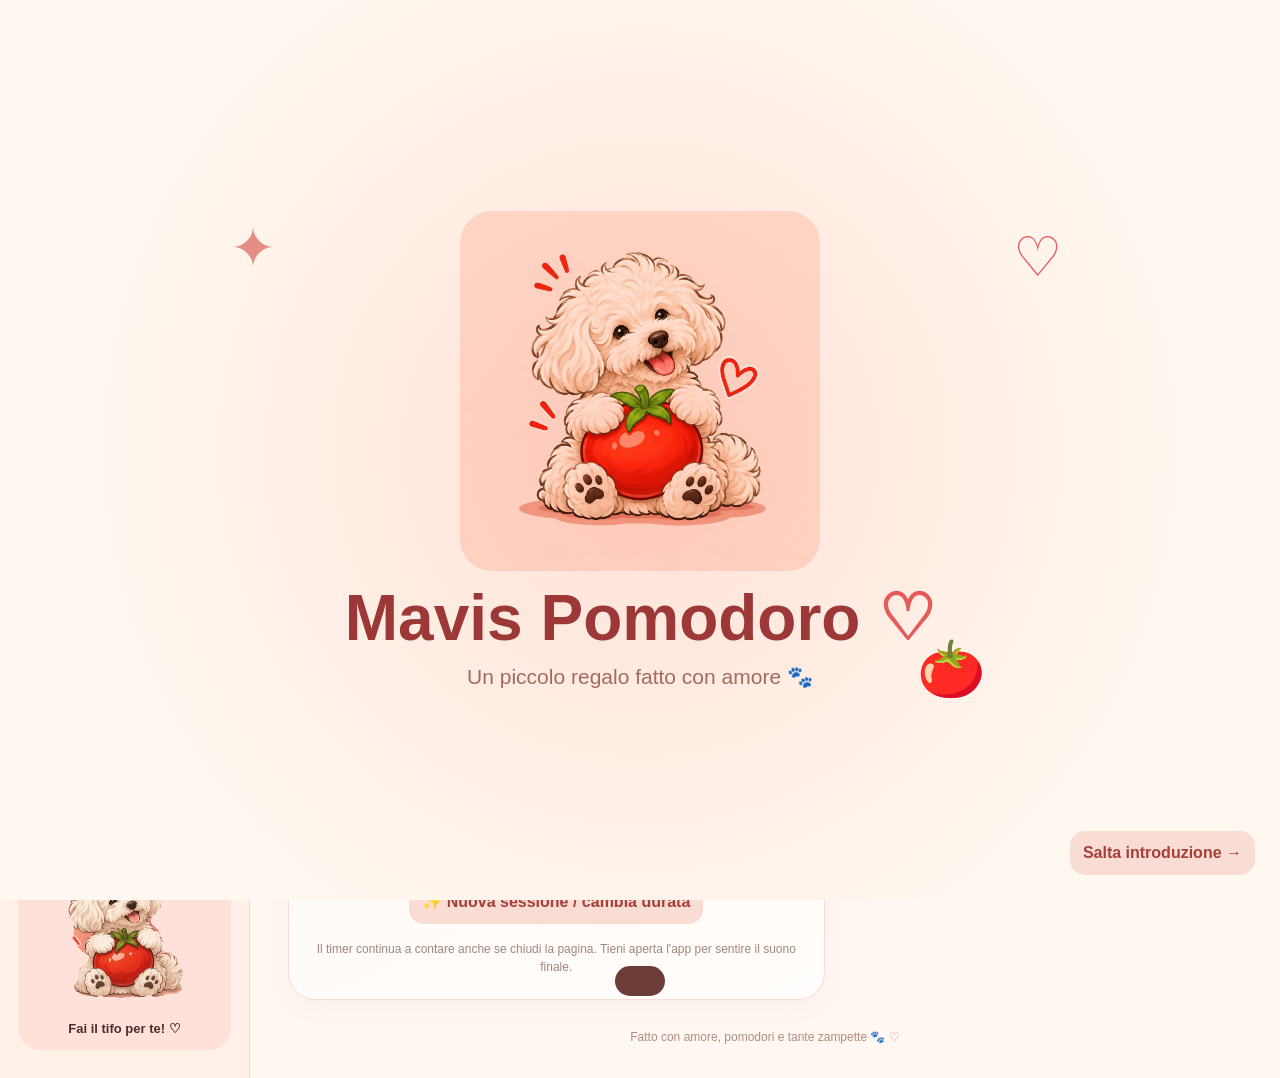
==== index.html @ 73ce8458 "Add files via upload" ====
<!doctype html><html lang="it"><head><meta charset="utf-8"><meta name="viewport" content="width=device-width,initial-scale=1,viewport-fit=cover"><meta name="theme-color" content="#fff4ed"><meta name="apple-mobile-web-app-capable" content="yes"><meta name="apple-mobile-web-app-status-bar-style" content="default"><meta name="apple-mobile-web-app-title" content="Mavis 🍅"><link rel="manifest" href="manifest.webmanifest"><link rel="apple-touch-icon" href="assets/icon.png"><link rel="preload" as="image" href="assets/mavis-cartoon.webp"><title>Mavis Pomodoro 🐾</title><link rel="stylesheet" href="style.css"></head><body>
<div id="intro" class="intro" aria-label="Introduzione di Mavis"><div class="intro-spark spark-a">✦</div><div class="intro-spark spark-b">♡</div><div class="intro-spark spark-c">🍅</div><img src="assets/mavis-cartoon.webp" alt="Mavis abbraccia un pomodoro" class="intro-mavis"><div class="intro-title">Mavis Pomodoro <span>♡</span></div><div class="intro-subtitle">Un piccolo regalo fatto con amore 🐾</div><button id="intro-skip" class="soft intro-skip">Salta introduzione →</button></div><div id="welcome" class="welcome"><div class="welcome-card"><div class="welcome-art"><img src="assets/mavis-cartoon.webp" alt="Mavis cartoon abbraccia un pomodoro"></div><div class="welcome-copy"><span class="eyebrow">🐾 UN REGALO SPECIALE PER GIADA</span><h1>Mavis <em>Pomodoro</em> 🍅</h1><p>Un po’ di concentrazione, un po’ di riposo e tante coccole da Mavis!</p><div id="welcome-first"><button class="primary welcome-start" id="welcome-start">START ♡</button></div><form id="session-setup" class="session-setup" hidden><h2>Prepariamo il tuo pomodoro!</h2><label>🍅 Minuti di studio <input id="setup-focus" type="number" min="1" max="180" value="25" required></label><label>🌸 Minuti di pausa <input id="setup-break" type="number" min="1" max="60" value="5" required></label><button class="primary welcome-start" type="submit">Inizia a studiare ▶</button><button type="button" id="setup-back" class="soft">← Indietro</button></form></div></div></div><div class="app"><aside class="sidebar"><div class="brand"><span class="brand-emoji">🍅</span><div><strong>Mavis Pomodoro</strong><small>Un pomodoro alla volta 🐾</small></div></div><nav id="nav"><button data-page="timer" class="active">🍅 <span>Pomodoro</span></button><button data-page="goals">🎯 <span>Obiettivi</span></button><button data-page="collection">🏆 <span>Collezione</span></button><button data-page="stats">📊 <span>Statistiche</span></button><button data-page="settings">⚙️ <span>Impostazioni</span></button></nav><div class="sidebar-dog"><img src="assets/mavis-timer.webp" alt="Mavis"><span>Fai il tifo per te! ♡</span></div></aside>
<main><header><div><div class="eyebrow">🐾 IL TUO ANGOLO FELICE</div><h1 id="page-title">È ora di concentrarsi!</h1><p id="page-subtitle">Mavis è qui per farti compagnia 💗</p></div><div class="date-pill" id="today"></div></header>
<section id="timer" class="page active"><div class="dashboard"><div class="timer-panel panel"><div class="tomato"><div class="leaf">🌿</div><div class="timer-inner"><div class="tiny">🐾 SESSIONE DI CONCENTRAZIONE 🐾</div><div id="clock">25:00</div><div id="timer-label">Pronta a iniziare?</div><div class="mavis-reveal" id="mavis-reveal"><img class="timer-dog" src="assets/mavis-timer.webp" alt="Mavis con un pomodoro, si rivela ogni 5 minuti"><div class="mavis-mask" id="mavis-mask"></div></div><div id="reveal-status" class="reveal-status">Mavis appare ogni 5 minuti di studio 🐾</div><div class="timer-caption" id="timer-caption">Mavis crede in te! ♡</div></div></div><div class="timer-actions"><button class="round" id="reset" title="Ricomincia">↺</button><button class="primary" id="start">▶ Inizia</button><button class="round" id="skip" title="Termina la sessione">⏭</button></div><div class="modes"><button class="selected" data-mode="focus">🍅 Focus <small id="focus-duration">25 min</small></button><button data-mode="short">☕ Pausa breve <small id="short-duration">5 min</small></button><button data-mode="long">🌸 Pausa lunga <small id="long-duration">15 min</small></button></div><button class="soft" id="new-session">✨ Nuova sessione / cambia durata</button><div class="hint">Il timer continua a contare anche se chiudi la pagina. Tieni aperta l'app per sentire il suono finale.</div></div>
<div class="side-panels"><div class="panel"><div class="panel-heading"><h2>🎯 Obiettivi di oggi</h2><span id="goal-count">0 / 0</span></div><div id="goal-preview" class="goal-list"></div><button class="soft full" id="quick-add">＋ Aggiungi obiettivo</button></div><div class="panel"><h2>🍅 I tuoi progressi</h2><div class="progress-track"><div id="daily-progress"></div></div><p id="progress-text">Ogni piccolo passo conta!</p><div class="dog-quote">🐶 «Sei bravissima, continua così!»</div></div><div class="panel"><h2>🏆 Prossimo trofeo</h2><div id="next-trophy"></div></div></div></div></section>
<section id="goals" class="page"><div class="panel wide"><h2>🎯 I tuoi obiettivi di oggi</h2><p>Scrivi quello che vuoi realizzare. Puoi completare gli obiettivi quando vuoi.</p><form id="goal-form" class="goal-form"><input id="goal-input" maxlength="100" placeholder="Es. Studiare per 2 pomodori" required><button class="primary" type="submit">＋ Aggiungi</button></form><div id="all-goals" class="goal-list"></div></div></section>
<section id="collection" class="page"><div class="panel wide"><h2>🏆 La collezione di Mavis</h2><p>Ogni obiettivo completato ti avvicina a un nuovo premio!</p><div id="trophy-grid" class="trophy-grid"></div></div></section>
<section id="stats" class="page"><div class="stat-grid"><div class="panel stat"><div>🍅</div><strong id="stat-sessions">0</strong><span>Pomodori completati</span></div><div class="panel stat"><div>🎯</div><strong id="stat-goals">0</strong><span>Obiettivi completati</span></div><div class="panel stat"><div>⏱️</div><strong id="stat-minutes">0</strong><span>Minuti di concentrazione</span></div><div class="panel stat"><div>🏆</div><strong id="stat-trophies">0</strong><span>Trofei sbloccati</span></div></div><div class="panel wide"><h2>🐾 Il tuo percorso</h2><p id="stat-message">Mavis è pronta a festeggiare ogni tuo progresso!</p></div></section>
<section id="settings" class="page"><div class="panel wide"><h2>⚙️ Personalizza il tuo Pomodoro</h2><div class="sound-setting"><label><input type="checkbox" id="sound-toggle" checked> 🔔 Suoni di Mavis attivi</label><button type="button" id="sound-preview" class="soft">♪ Prova il din</button></div><form id="settings-form" class="settings-form"><label>🍅 Durata concentrazione (minuti)<input type="number" id="set-focus" min="1" max="180" required></label><label>☕ Pausa breve (minuti)<input type="number" id="set-short" min="1" max="60" required></label><label>🌸 Pausa lunga (minuti)<input type="number" id="set-long" min="1" max="90" required></label><button class="primary" type="submit">Salva impostazioni</button></form><p class="hint">I dati restano salvati in questo browser/dispositivo. Per ora i progressi non si sincronizzano tra iPhone e iPad.</p><button class="danger" id="clear-data">Cancella tutti i progressi</button></div></section>
<footer>Fatto con amore, pomodori e tante zampette 🐾 ♡</footer></main></div><div class="toast" id="toast" role="status" aria-live="polite"></div><script src="app.js"></script></body></html>
---- style.css ----
:root{font-family:ui-rounded,'Trebuchet MS',Arial,sans-serif;color:#512b29;background:#fff7f2}*{box-sizing:border-box}body{margin:0}button,input{font:inherit}button{cursor:pointer}button:focus-visible,input:focus-visible{outline:3px solid #e57d74;outline-offset:2px}.app{display:flex;min-height:100vh}.sidebar{width:250px;background:#fff0e8;padding:28px 18px;display:flex;flex-direction:column;gap:34px;flex-shrink:0;border-right:1px solid #f6d9d0}.brand{display:flex;gap:10px;align-items:center}.brand-emoji{font-size:40px}.brand strong{display:block;font-size:19px;line-height:1.1}.brand small{display:block;font-size:11px;color:#976f67;margin-top:7px}.sidebar nav{display:grid;gap:9px}.sidebar nav button{display:flex;align-items:center;gap:12px;border:0;background:transparent;text-align:left;border-radius:15px;padding:14px;font-weight:bold;color:#663c35;font-size:16px}.sidebar nav button.active,.sidebar nav button:hover{background:#d94c48;color:white}.sidebar-dog{margin-top:auto;text-align:center;background:#ffe1d9;border-radius:22px;padding:14px;font-size:13px;font-weight:bold}.sidebar-dog img{width:100%;height:160px;object-fit:cover;object-position:center 45%;border-radius:16px;margin-bottom:9px}main{width:100%;max-width:1500px;margin:auto;padding:34px 38px}header{display:flex;justify-content:space-between;gap:15px;align-items:center;margin-bottom:25px}.eyebrow{color:#d5675d;font-size:12px;letter-spacing:2px;font-weight:bold}h1{font-size:clamp(26px,3vw,38px);margin:8px 0}header p{margin:0;color:#997b71}.date-pill{background:white;border:1px solid #f4d7cd;padding:12px 18px;border-radius:25px;white-space:nowrap}.page{display:none}.page.active{display:block}.dashboard{display:grid;grid-template-columns:minmax(340px,1.35fr) minmax(280px,1fr);gap:20px}.panel{background:#fffdfb;border:1px solid #f5ded5;border-radius:27px;padding:23px;box-shadow:0 8px 25px #aa615b0c}.timer-panel{text-align:center;background:linear-gradient(155deg,#fff6f0,#fffdfb)}.tomato{position:relative;max-width:500px;aspect-ratio:1/1;margin:32px auto 12px;background:#e9584b;border:12px solid #d8443e;border-radius:46% 48% 45% 45%;box-shadow:inset 9px 9px 0 #f47f70,0 12px 28px #d9675930;padding:19px}.leaf{position:absolute;top:-48px;left:50%;transform:translateX(-50%);font-size:75px;z-index:2}.timer-inner{background:#fff5ec;border-radius:50%;width:100%;height:100%;display:flex;flex-direction:column;align-items:center;justify-content:center;overflow:hidden;padding:20px}.tiny{font-size:12px;font-weight:bold;letter-spacing:1px}#clock{font-size:clamp(60px,8vw,105px);font-weight:900;letter-spacing:-4px;line-height:1.2;font-variant-numeric:tabular-nums}#timer-label{font-size:15px}.timer-dog{margin-top:10px;width:38%;height:30%;object-fit:cover;object-position:center 40%;border-radius:45% 45% 35% 35%;border:5px solid #fff;box-shadow:0 5px 20px #613d3d28}.timer-caption{font-size:13px;margin-top:8px;color:#a05b55}.timer-actions{display:flex;align-items:center;justify-content:center;gap:22px;margin:18px 0}.primary{border:0;background:#d94b49;color:white;border-radius:18px;padding:15px 25px;font-weight:bold;box-shadow:0 5px 0 #ad3937}.timer-actions .primary{font-size:20px;min-width:190px}.round{border:0;border-radius:50%;background:#fce0d7;width:55px;height:55px;color:#a73d38;font-size:25px}.modes{display:flex;gap:9px;justify-content:center;background:#fff0e8;border-radius:20px;padding:12px}.modes button{flex:1;border:0;border-radius:14px;background:transparent;padding:12px 4px;color:#6a4239;font-weight:bold}.modes button.selected{background:#f9d1c5;color:#a52e2e}.modes small{display:block;font-size:12px;margin-top:5px}.hint{font-size:12px;color:#a0877e;line-height:1.5;margin-top:16px}.side-panels{display:flex;flex-direction:column;gap:18px}.panel h2{font-size:21px;margin:0 0 14px}.panel p{color:#93786f;line-height:1.6}.panel-heading{display:flex;justify-content:space-between;align-items:center;gap:10px}.panel-heading span{font-weight:bold;color:#bd514a}.goal-list{display:grid;gap:8px;margin:12px 0 20px}.goal{display:flex;align-items:center;gap:12px;border-bottom:1px solid #f6e2d9;padding:11px 0}.goal input{width:21px;height:21px;accent-color:#d94b49;flex-shrink:0}.goal span{flex:1;overflow-wrap:anywhere}.goal.done span{text-decoration:line-through;color:#ad9b92}.goal .delete{border:0;background:transparent;color:#b5756d;font-size:22px}.soft{border:0;border-radius:15px;background:#f9ddd4;color:#a63e3a;padding:13px;font-weight:bold}.full{width:100%}.progress-track{height:16px;border-radius:20px;background:#f5ddd4;overflow:hidden;margin:25px 0 10px}.progress-track>div{height:100%;background:linear-gradient(90deg,#e95f52,#eeb08c);width:0%;transition:width .4s}.dog-quote{background:#fff1e9;border-radius:15px;padding:15px;font-size:14px}.trophy-mini{display:flex;gap:16px;align-items:center}.trophy-mini .symbol{font-size:45px}.trophy-mini strong{display:block}.trophy-mini small{color:#9c786d}.wide{max-width:900px}.goal-form{display:flex;gap:12px;margin:22px 0}.goal-form input,.settings-form input{border:1px solid #edcfc5;background:white;border-radius:14px;padding:14px;min-width:0;color:#512b29}.goal-form input{flex:1}.trophy-grid{display:grid;grid-template-columns:repeat(auto-fit,minmax(160px,1fr));gap:14px;margin-top:25px}.trophy{background:#fff5ee;border:1px solid #f4ded6;border-radius:20px;text-align:center;padding:25px 10px}.trophy .symbol{font-size:52px}.trophy.locked{filter:grayscale(1);opacity:.52}.trophy strong{display:block;margin:10px 0 6px}.trophy small{color:#8e6b63}.stat-grid{display:grid;grid-template-columns:repeat(4,1fr);gap:16px;margin-bottom:20px}.stat{text-align:center}.stat div{font-size:37px}.stat strong{font-size:38px;display:block;margin:12px}.stat span{font-size:13px;color:#97766b}.settings-form{display:grid;gap:16px;max-width:400px}.settings-form label{display:grid;gap:8px;font-weight:bold}.danger{border:1px solid #e5a7a2;background:white;color:#b83d3b;border-radius:12px;padding:12px;margin-top:20px}footer{text-align:center;margin-top:30px;color:#b18d81;font-size:12px}.toast{position:fixed;bottom:24px;left:50%;transform:translateX(-50%) translateY(120px);background:#6c3c37;color:white;border-radius:18px;padding:15px 25px;transition:transform .25s;z-index:10;max-width:90vw;text-align:center}.toast.show{transform:translateX(-50%) translateY(0)}@media(max-width:1000px){.sidebar{width:190px}.dashboard{grid-template-columns:1fr}.side-panels{display:grid;grid-template-columns:repeat(2,minmax(0,1fr))}.side-panels>.panel:first-child{grid-row:span 2}.stat-grid{grid-template-columns:repeat(2,1fr)}}@media(max-width:650px){.app{display:block}.sidebar{width:100%;padding:12px 12px 0;border:0;gap:10px}.brand{justify-content:center}.brand-emoji{font-size:30px}.brand strong{font-size:17px}.sidebar-dog{display:none}.sidebar nav{display:flex;overflow-x:auto;gap:5px;padding-bottom:10px}.sidebar nav button{padding:11px 12px;font-size:13px;white-space:nowrap;gap:5px}main{padding:18px 12px}.date-pill{display:none}.dashboard{grid-template-columns:minmax(0,1fr)}.side-panels{display:flex}.panel{padding:16px;border-radius:20px}.tomato{margin:35px auto 10px;border-width:8px;padding:10px}.leaf{font-size:50px;top:-30px}.tiny{font-size:9px}#clock{font-size:clamp(50px,14vw,85px)}.timer-inner{padding:9px}.timer-dog{margin-top:6px}.timer-caption{font-size:10px}.timer-actions .primary{min-width:140px}.modes{gap:4px}.modes button{font-size:12px}.goal-form{flex-direction:column}.stat-grid{grid-template-columns:repeat(2,1fr)}}

/* Schermata iniziale */
.welcome{position:fixed;inset:0;z-index:30;overflow:auto;display:flex;align-items:center;justify-content:center;padding:24px;background:radial-gradient(circle at 22% 18%,#ffe4d7 0%,transparent 48%),linear-gradient(145deg,#fff8f0,#ffdcd5)}.welcome.hidden{display:none}.welcome-card{max-width:1050px;width:100%;min-height:580px;display:grid;grid-template-columns:1fr 1fr;align-items:center;gap:35px;background:#fffdf9;border:2px solid #f7d6cb;border-radius:38px;padding:40px;box-shadow:0 20px 70px #a8585133}.welcome-art img{display:block;width:100%;border-radius:32px;mix-blend-mode:multiply}.welcome-copy h1{font-size:clamp(38px,5vw,65px);line-height:1.05;margin:22px 0}.welcome-copy h1 em{font-style:normal;color:#d94b49}.welcome-copy p{font-size:18px;line-height:1.6;color:#986f64;margin-bottom:30px}.welcome-start{font-size:21px;padding:18px 38px}.session-setup{display:grid;gap:14px}.session-setup[hidden]{display:none}.session-setup h2{margin:0 0 6px}.session-setup label{display:grid;gap:8px;font-weight:bold}.session-setup input{border:1px solid #edcfc5;border-radius:14px;padding:12px;width:100%;max-width:260px}.session-setup .soft{width:max-content}#new-session{margin:6px auto 0;display:block}.timer-dog{object-fit:contain;border:0;box-shadow:none;border-radius:20px;width:48%;height:35%;mix-blend-mode:multiply}.sidebar-dog img{object-fit:contain;background:#fff0e8}.timer-panel.break-mode .tomato{background:#f0a49a;border-color:#dc8883}.timer-panel.break-mode .timer-inner{background:#fff9f4}@media(max-width:700px){.welcome{padding:12px;align-items:flex-start}.welcome-card{grid-template-columns:1fr;gap:5px;padding:22px;min-height:0;margin:auto}.welcome-art img{max-height:250px;object-fit:contain}.welcome-copy h1{margin:10px 0;font-size:36px}.welcome-copy p{font-size:15px;margin-bottom:18px}}

/* Introduzione cinematografica e rivelazione a tappe */
.intro{position:fixed;inset:0;z-index:60;background:radial-gradient(circle at 50% 50%,#ffe0d5,#fff8f0 70%);display:flex;align-items:center;justify-content:center;flex-direction:column;gap:10px;overflow:hidden;transition:opacity .65s ease,visibility .65s ease}.intro.dismissed{opacity:0;visibility:hidden;pointer-events:none}.intro-mavis{width:min(48vw,360px);max-height:54vh;object-fit:contain;border-radius:32px;mix-blend-mode:multiply;animation:mavisEnter 2s cubic-bezier(.15,.8,.2,1) both,mavisFloat 3s ease-in-out 2s infinite}.intro-title{font-size:clamp(32px,6vw,64px);font-weight:900;color:#9c3838;animation:riseIn 1s ease 1s both}.intro-title span{color:#e45b57}.intro-subtitle{font-size:clamp(14px,2vw,21px);color:#a26b60;animation:riseIn 1s ease 1.5s both}.intro-spark{position:absolute;font-size:55px;animation:sparkle 2.5s ease-in-out infinite alternate}.spark-a{left:18%;top:24%;color:#e58e83}.spark-b{right:17%;top:25%;color:#e75d65;animation-delay:.5s}.spark-c{right:23%;bottom:22%;animation-delay:1s}.intro-skip{position:absolute;bottom:25px;right:25px;z-index:2}.mavis-reveal{position:relative;width:55%;height:35%;margin-top:7px;overflow:hidden;border-radius:15px;background:#fff2e9}.mavis-reveal .timer-dog{display:block;width:100%;height:100%;margin:0;object-fit:contain}.mavis-mask{position:absolute;inset:0;background:repeating-linear-gradient(135deg,#ffede2 0px,#ffede2 13px,#ffe1d4 13px,#ffe1d4 26px);transition:clip-path .8s ease;-webkit-clip-path:inset(0 0 0 0);clip-path:inset(0 0 0 0)}.reveal-status{font-size:11px;color:#9d6a61;margin-top:5px;min-height:14px}.test-speed{display:flex;flex-direction:column;align-items:center;gap:7px;margin:12px auto 18px}.test-speed button{border:2px solid #e6aea4}.test-speed button.enabled{background:#d94b49;color:white}.test-speed small{font-size:11px;color:#9b766e}@keyframes mavisEnter{0%{opacity:0;transform:translateY(160px) scale(.65) rotate(-14deg)}65%{opacity:1;transform:translateY(-18px) scale(1.08) rotate(5deg)}100%{opacity:1;transform:translateY(0) scale(1) rotate(0)}}@keyframes mavisFloat{50%{transform:translateY(-13px) rotate(2deg)}}@keyframes riseIn{from{opacity:0;transform:translateY(30px)}to{opacity:1;transform:translateY(0)}}@keyframes sparkle{from{opacity:.4;transform:rotate(-15deg) scale(.75)}to{opacity:1;transform:rotate(15deg) scale(1.2)}}@media(max-width:650px){.intro-mavis{width:76vw}.intro-skip{right:12px;bottom:12px}.mavis-reveal{width:57%;height:32%}.reveal-status{font-size:9px}}@media(prefers-reduced-motion:reduce){.intro-mavis,.intro-title,.intro-subtitle,.intro-spark{animation:none}}

/* V5: Mavis più grande e illustrazione trasparente nel timer */
.mavis-reveal{width:74%;height:43%;background:transparent;overflow:hidden;border-radius:0;margin-top:3px}
.mavis-reveal .timer-dog{object-fit:contain;mix-blend-mode:normal;border-radius:0}
.mavis-mask{background:repeating-linear-gradient(135deg,#ffede2 0px,#ffede2 13px,#ffe1d4 13px,#ffe1d4 26px)}
@media(max-width:650px){.mavis-reveal{width:78%;height:42%}}
/* V9: ripristinati gli sfondi originali per intro e START. */
/* V8: solo l’immagine nella barra laterale, senza fasce o sfondo incorporato */
.sidebar-dog{background:#ffe1d9}
.sidebar-dog img{display:block;width:100%;height:160px;object-fit:contain;object-position:center;background:transparent!important;mix-blend-mode:normal!important;border-radius:0;margin-bottom:9px}

.sound-setting{display:flex;gap:14px;align-items:center;flex-wrap:wrap;padding:14px 18px;background:#fff0e8;border-radius:16px;margin:12px 0}.sound-setting label{display:flex;align-items:center;gap:8px}
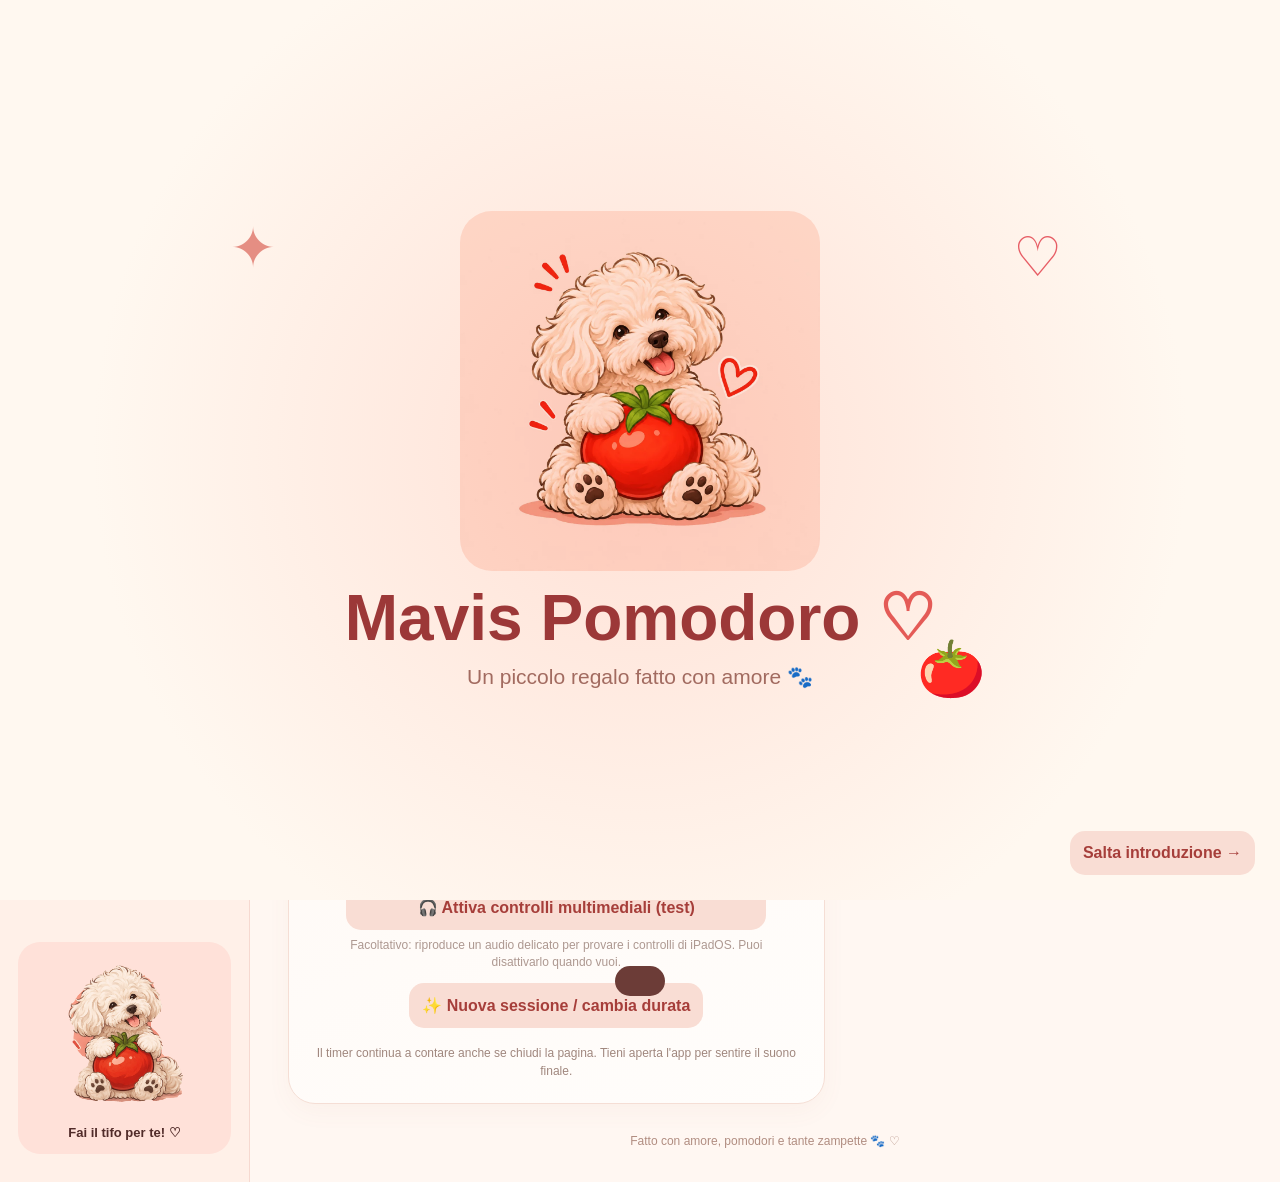
==== commit 20c7368b: "Add files via upload" ====
--- a/index.html
+++ b/index.html
@@ -1,7 +1,7 @@
 <!doctype html><html lang="it"><head><meta charset="utf-8"><meta name="viewport" content="width=device-width,initial-scale=1,viewport-fit=cover"><meta name="theme-color" content="#fff4ed"><meta name="apple-mobile-web-app-capable" content="yes"><meta name="apple-mobile-web-app-status-bar-style" content="default"><meta name="apple-mobile-web-app-title" content="Mavis 🍅"><link rel="manifest" href="manifest.webmanifest"><link rel="apple-touch-icon" href="assets/icon.png"><link rel="preload" as="image" href="assets/mavis-cartoon.webp"><title>Mavis Pomodoro 🐾</title><link rel="stylesheet" href="style.css"></head><body>
 <div id="intro" class="intro" aria-label="Introduzione di Mavis"><div class="intro-spark spark-a">✦</div><div class="intro-spark spark-b">♡</div><div class="intro-spark spark-c">🍅</div><img src="assets/mavis-cartoon.webp" alt="Mavis abbraccia un pomodoro" class="intro-mavis"><div class="intro-title">Mavis Pomodoro <span>♡</span></div><div class="intro-subtitle">Un piccolo regalo fatto con amore 🐾</div><button id="intro-skip" class="soft intro-skip">Salta introduzione →</button></div><div id="welcome" class="welcome"><div class="welcome-card"><div class="welcome-art"><img src="assets/mavis-cartoon.webp" alt="Mavis cartoon abbraccia un pomodoro"></div><div class="welcome-copy"><span class="eyebrow">🐾 UN REGALO SPECIALE PER GIADA</span><h1>Mavis <em>Pomodoro</em> 🍅</h1><p>Un po’ di concentrazione, un po’ di riposo e tante coccole da Mavis!</p><div id="welcome-first"><button class="primary welcome-start" id="welcome-start">START ♡</button></div><form id="session-setup" class="session-setup" hidden><h2>Prepariamo il tuo pomodoro!</h2><label>🍅 Minuti di studio <input id="setup-focus" type="number" min="1" max="180" value="25" required></label><label>🌸 Minuti di pausa <input id="setup-break" type="number" min="1" max="60" value="5" required></label><button class="primary welcome-start" type="submit">Inizia a studiare ▶</button><button type="button" id="setup-back" class="soft">← Indietro</button></form></div></div></div><div class="app"><aside class="sidebar"><div class="brand"><span class="brand-emoji">🍅</span><div><strong>Mavis Pomodoro</strong><small>Un pomodoro alla volta 🐾</small></div></div><nav id="nav"><button data-page="timer" class="active">🍅 <span>Pomodoro</span></button><button data-page="goals">🎯 <span>Obiettivi</span></button><button data-page="collection">🏆 <span>Collezione</span></button><button data-page="stats">📊 <span>Statistiche</span></button><button data-page="settings">⚙️ <span>Impostazioni</span></button></nav><div class="sidebar-dog"><img src="assets/mavis-timer.webp" alt="Mavis"><span>Fai il tifo per te! ♡</span></div></aside>
 <main><header><div><div class="eyebrow">🐾 IL TUO ANGOLO FELICE</div><h1 id="page-title">È ora di concentrarsi!</h1><p id="page-subtitle">Mavis è qui per farti compagnia 💗</p></div><div class="date-pill" id="today"></div></header>
-<section id="timer" class="page active"><div class="dashboard"><div class="timer-panel panel"><div class="tomato"><div class="leaf">🌿</div><div class="timer-inner"><div class="tiny">🐾 SESSIONE DI CONCENTRAZIONE 🐾</div><div id="clock">25:00</div><div id="timer-label">Pronta a iniziare?</div><div class="mavis-reveal" id="mavis-reveal"><img class="timer-dog" src="assets/mavis-timer.webp" alt="Mavis con un pomodoro, si rivela ogni 5 minuti"><div class="mavis-mask" id="mavis-mask"></div></div><div id="reveal-status" class="reveal-status">Mavis appare ogni 5 minuti di studio 🐾</div><div class="timer-caption" id="timer-caption">Mavis crede in te! ♡</div></div></div><div class="timer-actions"><button class="round" id="reset" title="Ricomincia">↺</button><button class="primary" id="start">▶ Inizia</button><button class="round" id="skip" title="Termina la sessione">⏭</button></div><div class="modes"><button class="selected" data-mode="focus">🍅 Focus <small id="focus-duration">25 min</small></button><button data-mode="short">☕ Pausa breve <small id="short-duration">5 min</small></button><button data-mode="long">🌸 Pausa lunga <small id="long-duration">15 min</small></button></div><button class="soft" id="new-session">✨ Nuova sessione / cambia durata</button><div class="hint">Il timer continua a contare anche se chiudi la pagina. Tieni aperta l'app per sentire il suono finale.</div></div>
+<section id="timer" class="page active"><div class="dashboard"><div class="timer-panel panel"><div class="tomato"><div class="leaf">🌿</div><div class="timer-inner"><div class="tiny">🐾 SESSIONE DI CONCENTRAZIONE 🐾</div><div id="clock">25:00</div><div id="timer-label">Pronta a iniziare?</div><div class="mavis-reveal" id="mavis-reveal"><img class="timer-dog" src="assets/mavis-timer.webp" alt="Mavis con un pomodoro, si rivela ogni 5 minuti"><div class="mavis-mask" id="mavis-mask"></div></div><div id="reveal-status" class="reveal-status">Mavis appare ogni 5 minuti di studio 🐾</div><div class="timer-caption" id="timer-caption">Mavis crede in te! ♡</div></div></div><div class="timer-actions"><button class="round" id="reset" title="Ricomincia">↺</button><button class="primary" id="start">▶ Inizia</button><button class="round" id="skip" title="Termina la sessione">⏭</button></div><div class="modes"><button class="selected" data-mode="focus">🍅 Focus <small id="focus-duration">25 min</small></button><button data-mode="short">☕ Pausa breve <small id="short-duration">5 min</small></button><button data-mode="long">🌸 Pausa lunga <small id="long-duration">15 min</small></button></div><div class="media-test"><button class="soft" id="media-mode" type="button" aria-pressed="false">🎧 Attiva controlli multimediali (test)</button><p id="media-status" role="status">Facoltativo: riproduce un audio delicato per provare i controlli di iPadOS. Puoi disattivarlo quando vuoi.</p></div><button class="soft" id="new-session">✨ Nuova sessione / cambia durata</button><div class="hint">Il timer continua a contare anche se chiudi la pagina. Tieni aperta l'app per sentire il suono finale.</div></div>
 <div class="side-panels"><div class="panel"><div class="panel-heading"><h2>🎯 Obiettivi di oggi</h2><span id="goal-count">0 / 0</span></div><div id="goal-preview" class="goal-list"></div><button class="soft full" id="quick-add">＋ Aggiungi obiettivo</button></div><div class="panel"><h2>🍅 I tuoi progressi</h2><div class="progress-track"><div id="daily-progress"></div></div><p id="progress-text">Ogni piccolo passo conta!</p><div class="dog-quote">🐶 «Sei bravissima, continua così!»</div></div><div class="panel"><h2>🏆 Prossimo trofeo</h2><div id="next-trophy"></div></div></div></div></section>
 <section id="goals" class="page"><div class="panel wide"><h2>🎯 I tuoi obiettivi di oggi</h2><p>Scrivi quello che vuoi realizzare. Puoi completare gli obiettivi quando vuoi.</p><form id="goal-form" class="goal-form"><input id="goal-input" maxlength="100" placeholder="Es. Studiare per 2 pomodori" required><button class="primary" type="submit">＋ Aggiungi</button></form><div id="all-goals" class="goal-list"></div></div></section>
 <section id="collection" class="page"><div class="panel wide"><h2>🏆 La collezione di Mavis</h2><p>Ogni obiettivo completato ti avvicina a un nuovo premio!</p><div id="trophy-grid" class="trophy-grid"></div></div></section>
--- a/style.css
+++ b/style.css
@@ -17,3 +17,6 @@
 .sidebar-dog img{display:block;width:100%;height:160px;object-fit:contain;object-position:center;background:transparent!important;mix-blend-mode:normal!important;border-radius:0;margin-bottom:9px}
 
 .sound-setting{display:flex;gap:14px;align-items:center;flex-wrap:wrap;padding:14px 18px;background:#fff0e8;border-radius:16px;margin:12px 0}.sound-setting label{display:flex;align-items:center;gap:8px}
+
+/* Modalità multimediale sperimentale */
+.media-test{margin:12px auto;max-width:420px;text-align:center}.media-test button{width:100%;cursor:pointer}.media-test p{font-size:12px;line-height:1.45;opacity:.75;margin:7px 0 12px}
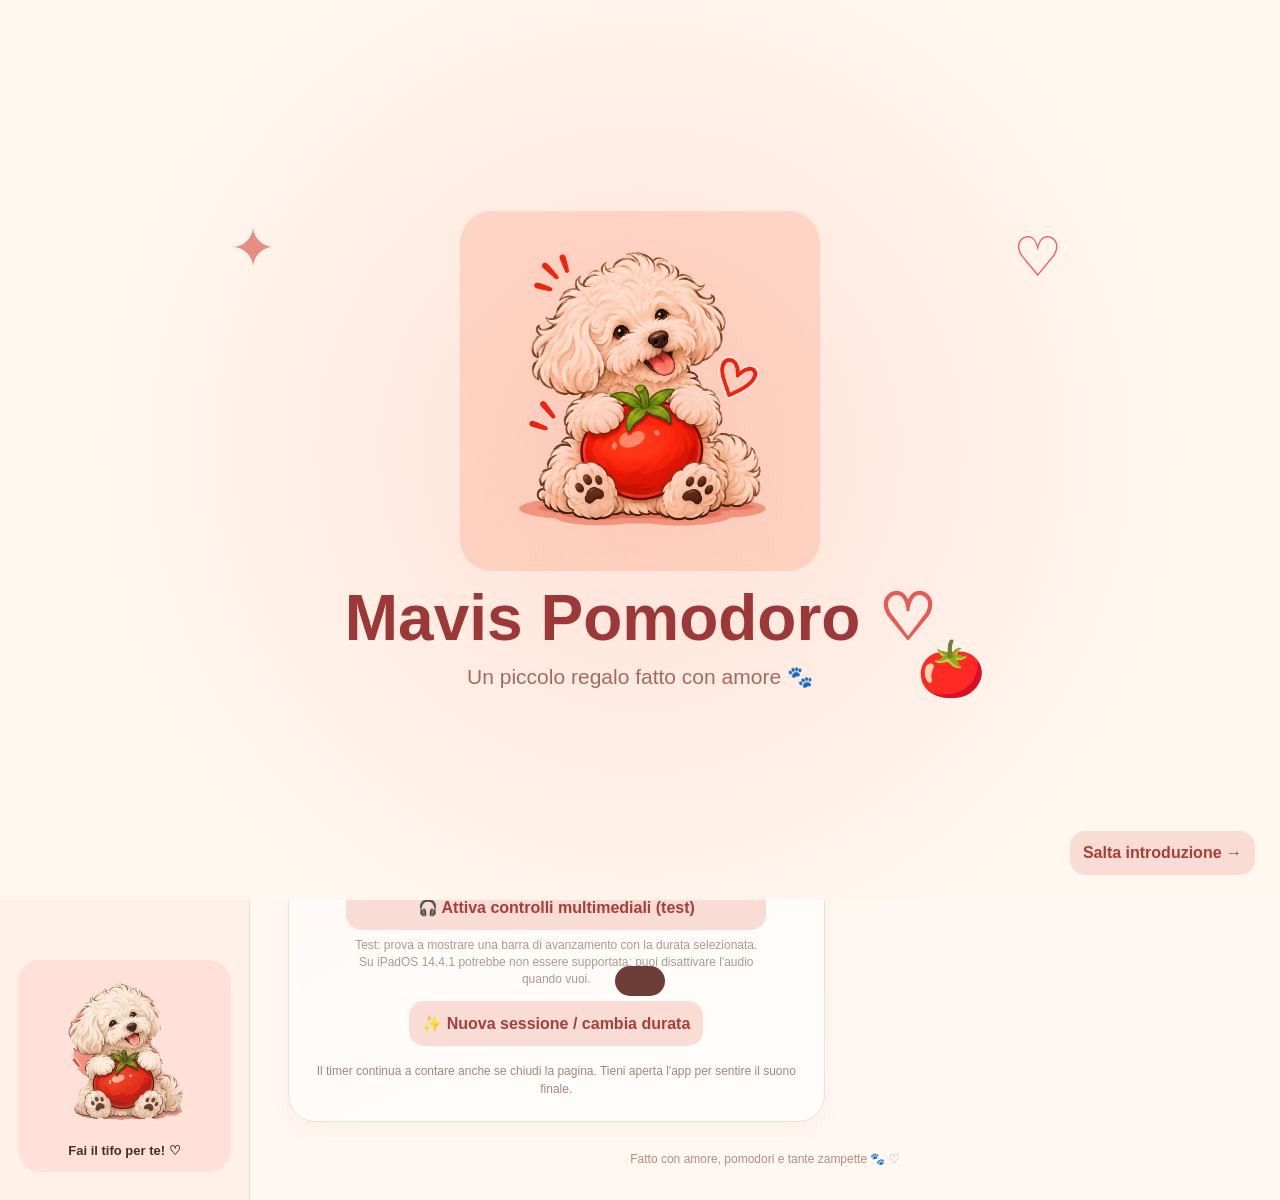
==== commit 5bdbf319: "Add files via upload" ====
--- a/index.html
+++ b/index.html
@@ -1,7 +1,7 @@
 <!doctype html><html lang="it"><head><meta charset="utf-8"><meta name="viewport" content="width=device-width,initial-scale=1,viewport-fit=cover"><meta name="theme-color" content="#fff4ed"><meta name="apple-mobile-web-app-capable" content="yes"><meta name="apple-mobile-web-app-status-bar-style" content="default"><meta name="apple-mobile-web-app-title" content="Mavis 🍅"><link rel="manifest" href="manifest.webmanifest"><link rel="apple-touch-icon" href="assets/icon.png"><link rel="preload" as="image" href="assets/mavis-cartoon.webp"><title>Mavis Pomodoro 🐾</title><link rel="stylesheet" href="style.css"></head><body>
 <div id="intro" class="intro" aria-label="Introduzione di Mavis"><div class="intro-spark spark-a">✦</div><div class="intro-spark spark-b">♡</div><div class="intro-spark spark-c">🍅</div><img src="assets/mavis-cartoon.webp" alt="Mavis abbraccia un pomodoro" class="intro-mavis"><div class="intro-title">Mavis Pomodoro <span>♡</span></div><div class="intro-subtitle">Un piccolo regalo fatto con amore 🐾</div><button id="intro-skip" class="soft intro-skip">Salta introduzione →</button></div><div id="welcome" class="welcome"><div class="welcome-card"><div class="welcome-art"><img src="assets/mavis-cartoon.webp" alt="Mavis cartoon abbraccia un pomodoro"></div><div class="welcome-copy"><span class="eyebrow">🐾 UN REGALO SPECIALE PER GIADA</span><h1>Mavis <em>Pomodoro</em> 🍅</h1><p>Un po’ di concentrazione, un po’ di riposo e tante coccole da Mavis!</p><div id="welcome-first"><button class="primary welcome-start" id="welcome-start">START ♡</button></div><form id="session-setup" class="session-setup" hidden><h2>Prepariamo il tuo pomodoro!</h2><label>🍅 Minuti di studio <input id="setup-focus" type="number" min="1" max="180" value="25" required></label><label>🌸 Minuti di pausa <input id="setup-break" type="number" min="1" max="60" value="5" required></label><button class="primary welcome-start" type="submit">Inizia a studiare ▶</button><button type="button" id="setup-back" class="soft">← Indietro</button></form></div></div></div><div class="app"><aside class="sidebar"><div class="brand"><span class="brand-emoji">🍅</span><div><strong>Mavis Pomodoro</strong><small>Un pomodoro alla volta 🐾</small></div></div><nav id="nav"><button data-page="timer" class="active">🍅 <span>Pomodoro</span></button><button data-page="goals">🎯 <span>Obiettivi</span></button><button data-page="collection">🏆 <span>Collezione</span></button><button data-page="stats">📊 <span>Statistiche</span></button><button data-page="settings">⚙️ <span>Impostazioni</span></button></nav><div class="sidebar-dog"><img src="assets/mavis-timer.webp" alt="Mavis"><span>Fai il tifo per te! ♡</span></div></aside>
 <main><header><div><div class="eyebrow">🐾 IL TUO ANGOLO FELICE</div><h1 id="page-title">È ora di concentrarsi!</h1><p id="page-subtitle">Mavis è qui per farti compagnia 💗</p></div><div class="date-pill" id="today"></div></header>
-<section id="timer" class="page active"><div class="dashboard"><div class="timer-panel panel"><div class="tomato"><div class="leaf">🌿</div><div class="timer-inner"><div class="tiny">🐾 SESSIONE DI CONCENTRAZIONE 🐾</div><div id="clock">25:00</div><div id="timer-label">Pronta a iniziare?</div><div class="mavis-reveal" id="mavis-reveal"><img class="timer-dog" src="assets/mavis-timer.webp" alt="Mavis con un pomodoro, si rivela ogni 5 minuti"><div class="mavis-mask" id="mavis-mask"></div></div><div id="reveal-status" class="reveal-status">Mavis appare ogni 5 minuti di studio 🐾</div><div class="timer-caption" id="timer-caption">Mavis crede in te! ♡</div></div></div><div class="timer-actions"><button class="round" id="reset" title="Ricomincia">↺</button><button class="primary" id="start">▶ Inizia</button><button class="round" id="skip" title="Termina la sessione">⏭</button></div><div class="modes"><button class="selected" data-mode="focus">🍅 Focus <small id="focus-duration">25 min</small></button><button data-mode="short">☕ Pausa breve <small id="short-duration">5 min</small></button><button data-mode="long">🌸 Pausa lunga <small id="long-duration">15 min</small></button></div><div class="media-test"><button class="soft" id="media-mode" type="button" aria-pressed="false">🎧 Attiva controlli multimediali (test)</button><p id="media-status" role="status">Facoltativo: riproduce un audio delicato per provare i controlli di iPadOS. Puoi disattivarlo quando vuoi.</p></div><button class="soft" id="new-session">✨ Nuova sessione / cambia durata</button><div class="hint">Il timer continua a contare anche se chiudi la pagina. Tieni aperta l'app per sentire il suono finale.</div></div>
+<section id="timer" class="page active"><div class="dashboard"><div class="timer-panel panel"><div class="tomato"><div class="leaf">🌿</div><div class="timer-inner"><div class="tiny">🐾 SESSIONE DI CONCENTRAZIONE 🐾</div><div id="clock">25:00</div><div id="timer-label">Pronta a iniziare?</div><div class="mavis-reveal" id="mavis-reveal"><img class="timer-dog" src="assets/mavis-timer.webp" alt="Mavis con un pomodoro, si rivela ogni 5 minuti"><div class="mavis-mask" id="mavis-mask"></div></div><div id="reveal-status" class="reveal-status">Mavis appare ogni 5 minuti di studio 🐾</div><div class="timer-caption" id="timer-caption">Mavis crede in te! ♡</div></div></div><div class="timer-actions"><button class="round" id="reset" title="Ricomincia">↺</button><button class="primary" id="start">▶ Inizia</button><button class="round" id="skip" title="Termina la sessione">⏭</button></div><div class="modes"><button class="selected" data-mode="focus">🍅 Focus <small id="focus-duration">25 min</small></button><button data-mode="short">☕ Pausa breve <small id="short-duration">5 min</small></button><button data-mode="long">🌸 Pausa lunga <small id="long-duration">15 min</small></button></div><div class="media-test"><button class="soft" id="media-mode" type="button" aria-pressed="false">🎧 Attiva controlli multimediali (test)</button><p id="media-status" role="status">Test: prova a mostrare una barra di avanzamento con la durata selezionata. Su iPadOS 14.4.1 potrebbe non essere supportata; puoi disattivare l'audio quando vuoi.</p></div><button class="soft" id="new-session">✨ Nuova sessione / cambia durata</button><div class="hint">Il timer continua a contare anche se chiudi la pagina. Tieni aperta l'app per sentire il suono finale.</div></div>
 <div class="side-panels"><div class="panel"><div class="panel-heading"><h2>🎯 Obiettivi di oggi</h2><span id="goal-count">0 / 0</span></div><div id="goal-preview" class="goal-list"></div><button class="soft full" id="quick-add">＋ Aggiungi obiettivo</button></div><div class="panel"><h2>🍅 I tuoi progressi</h2><div class="progress-track"><div id="daily-progress"></div></div><p id="progress-text">Ogni piccolo passo conta!</p><div class="dog-quote">🐶 «Sei bravissima, continua così!»</div></div><div class="panel"><h2>🏆 Prossimo trofeo</h2><div id="next-trophy"></div></div></div></div></section>
 <section id="goals" class="page"><div class="panel wide"><h2>🎯 I tuoi obiettivi di oggi</h2><p>Scrivi quello che vuoi realizzare. Puoi completare gli obiettivi quando vuoi.</p><form id="goal-form" class="goal-form"><input id="goal-input" maxlength="100" placeholder="Es. Studiare per 2 pomodori" required><button class="primary" type="submit">＋ Aggiungi</button></form><div id="all-goals" class="goal-list"></div></div></section>
 <section id="collection" class="page"><div class="panel wide"><h2>🏆 La collezione di Mavis</h2><p>Ogni obiettivo completato ti avvicina a un nuovo premio!</p><div id="trophy-grid" class="trophy-grid"></div></div></section>
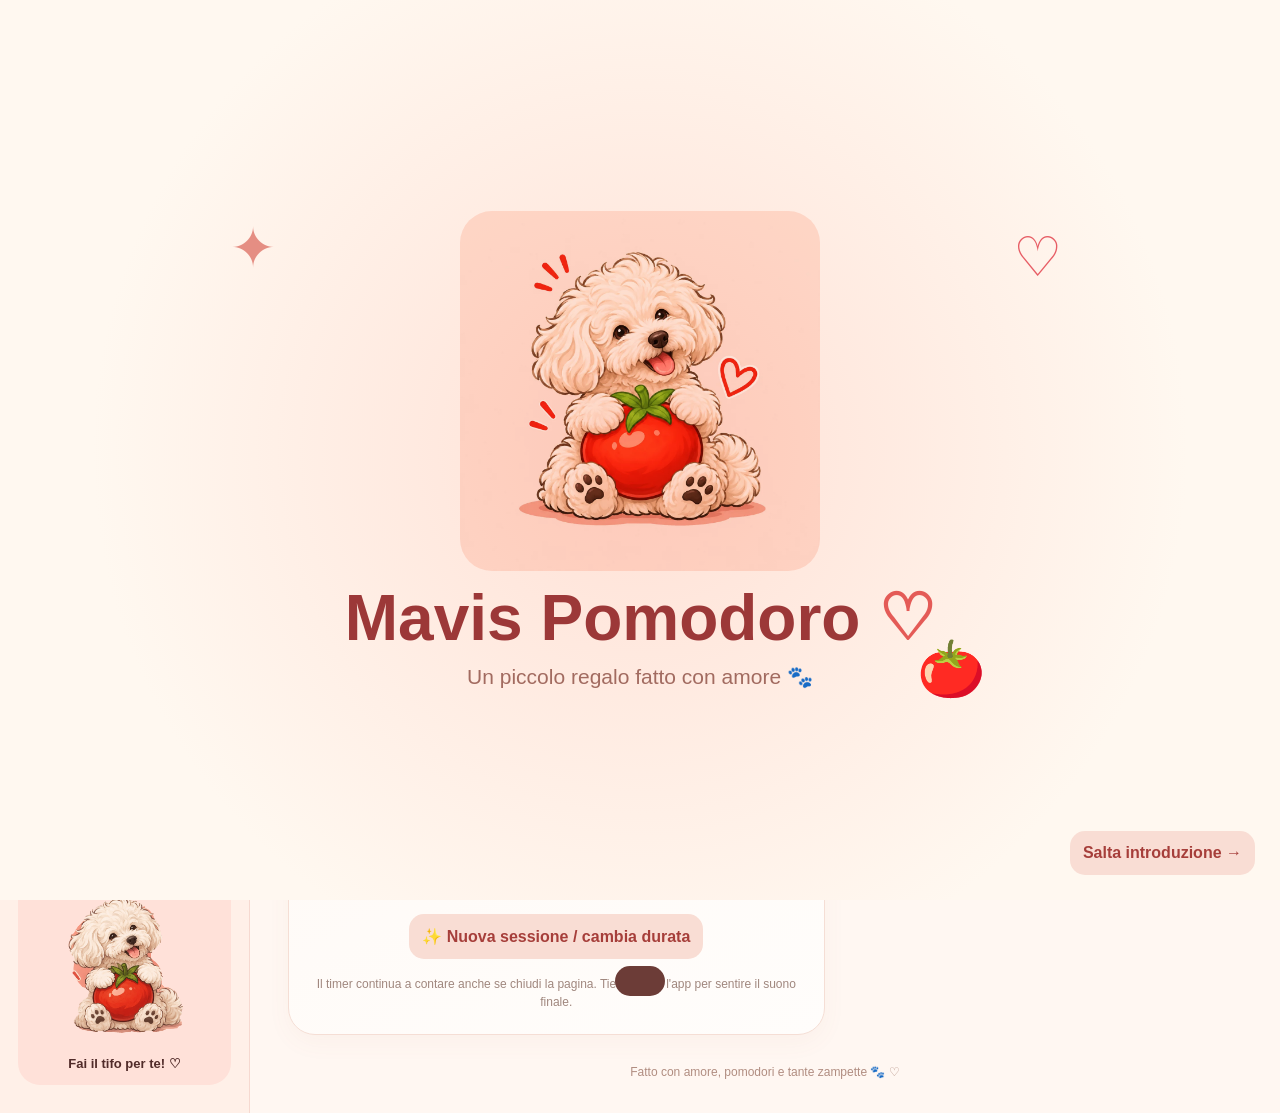
==== commit dfc7a57c: "Add files via upload" ====
--- a/index.html
+++ b/index.html
@@ -1,10 +1,10 @@
 <!doctype html><html lang="it"><head><meta charset="utf-8"><meta name="viewport" content="width=device-width,initial-scale=1,viewport-fit=cover"><meta name="theme-color" content="#fff4ed"><meta name="apple-mobile-web-app-capable" content="yes"><meta name="apple-mobile-web-app-status-bar-style" content="default"><meta name="apple-mobile-web-app-title" content="Mavis 🍅"><link rel="manifest" href="manifest.webmanifest"><link rel="apple-touch-icon" href="assets/icon.png"><link rel="preload" as="image" href="assets/mavis-cartoon.webp"><title>Mavis Pomodoro 🐾</title><link rel="stylesheet" href="style.css"></head><body>
 <div id="intro" class="intro" aria-label="Introduzione di Mavis"><div class="intro-spark spark-a">✦</div><div class="intro-spark spark-b">♡</div><div class="intro-spark spark-c">🍅</div><img src="assets/mavis-cartoon.webp" alt="Mavis abbraccia un pomodoro" class="intro-mavis"><div class="intro-title">Mavis Pomodoro <span>♡</span></div><div class="intro-subtitle">Un piccolo regalo fatto con amore 🐾</div><button id="intro-skip" class="soft intro-skip">Salta introduzione →</button></div><div id="welcome" class="welcome"><div class="welcome-card"><div class="welcome-art"><img src="assets/mavis-cartoon.webp" alt="Mavis cartoon abbraccia un pomodoro"></div><div class="welcome-copy"><span class="eyebrow">🐾 UN REGALO SPECIALE PER GIADA</span><h1>Mavis <em>Pomodoro</em> 🍅</h1><p>Un po’ di concentrazione, un po’ di riposo e tante coccole da Mavis!</p><div id="welcome-first"><button class="primary welcome-start" id="welcome-start">START ♡</button></div><form id="session-setup" class="session-setup" hidden><h2>Prepariamo il tuo pomodoro!</h2><label>🍅 Minuti di studio <input id="setup-focus" type="number" min="1" max="180" value="25" required></label><label>🌸 Minuti di pausa <input id="setup-break" type="number" min="1" max="60" value="5" required></label><button class="primary welcome-start" type="submit">Inizia a studiare ▶</button><button type="button" id="setup-back" class="soft">← Indietro</button></form></div></div></div><div class="app"><aside class="sidebar"><div class="brand"><span class="brand-emoji">🍅</span><div><strong>Mavis Pomodoro</strong><small>Un pomodoro alla volta 🐾</small></div></div><nav id="nav"><button data-page="timer" class="active">🍅 <span>Pomodoro</span></button><button data-page="goals">🎯 <span>Obiettivi</span></button><button data-page="collection">🏆 <span>Collezione</span></button><button data-page="stats">📊 <span>Statistiche</span></button><button data-page="settings">⚙️ <span>Impostazioni</span></button></nav><div class="sidebar-dog"><img src="assets/mavis-timer.webp" alt="Mavis"><span>Fai il tifo per te! ♡</span></div></aside>
 <main><header><div><div class="eyebrow">🐾 IL TUO ANGOLO FELICE</div><h1 id="page-title">È ora di concentrarsi!</h1><p id="page-subtitle">Mavis è qui per farti compagnia 💗</p></div><div class="date-pill" id="today"></div></header>
-<section id="timer" class="page active"><div class="dashboard"><div class="timer-panel panel"><div class="tomato"><div class="leaf">🌿</div><div class="timer-inner"><div class="tiny">🐾 SESSIONE DI CONCENTRAZIONE 🐾</div><div id="clock">25:00</div><div id="timer-label">Pronta a iniziare?</div><div class="mavis-reveal" id="mavis-reveal"><img class="timer-dog" src="assets/mavis-timer.webp" alt="Mavis con un pomodoro, si rivela ogni 5 minuti"><div class="mavis-mask" id="mavis-mask"></div></div><div id="reveal-status" class="reveal-status">Mavis appare ogni 5 minuti di studio 🐾</div><div class="timer-caption" id="timer-caption">Mavis crede in te! ♡</div></div></div><div class="timer-actions"><button class="round" id="reset" title="Ricomincia">↺</button><button class="primary" id="start">▶ Inizia</button><button class="round" id="skip" title="Termina la sessione">⏭</button></div><div class="modes"><button class="selected" data-mode="focus">🍅 Focus <small id="focus-duration">25 min</small></button><button data-mode="short">☕ Pausa breve <small id="short-duration">5 min</small></button><button data-mode="long">🌸 Pausa lunga <small id="long-duration">15 min</small></button></div><div class="media-test"><button class="soft" id="media-mode" type="button" aria-pressed="false">🎧 Attiva controlli multimediali (test)</button><p id="media-status" role="status">Test: prova a mostrare una barra di avanzamento con la durata selezionata. Su iPadOS 14.4.1 potrebbe non essere supportata; puoi disattivare l'audio quando vuoi.</p></div><button class="soft" id="new-session">✨ Nuova sessione / cambia durata</button><div class="hint">Il timer continua a contare anche se chiudi la pagina. Tieni aperta l'app per sentire il suono finale.</div></div>
+<section id="timer" class="page active"><div class="dashboard"><div class="timer-panel panel"><div class="tomato"><div class="leaf">🌿</div><div class="timer-inner"><div class="tiny">🐾 SESSIONE DI CONCENTRAZIONE 🐾</div><div id="clock">25:00</div><div id="timer-label">Pronta a iniziare?</div><div class="mavis-reveal" id="mavis-reveal"><img class="timer-dog" src="assets/mavis-timer.webp" alt="Mavis con un pomodoro, si rivela ogni 5 minuti"><div class="mavis-mask" id="mavis-mask"></div></div><div id="reveal-status" class="reveal-status">Mavis appare ogni 5 minuti di studio 🐾</div><div class="timer-caption" id="timer-caption">Mavis crede in te! ♡</div></div></div><div class="timer-actions"><button class="round" id="reset" title="Ricomincia">↺</button><button class="primary" id="start">▶ Inizia</button><button class="round" id="skip" title="Termina la sessione">⏭</button></div><div class="modes"><button class="selected" data-mode="focus">🍅 Focus <small id="focus-duration">25 min</small></button><button data-mode="short">☕ Pausa breve <small id="short-duration">5 min</small></button><button data-mode="long">🌸 Pausa lunga <small id="long-duration">15 min</small></button></div><div class="media-test"><p id="media-status" role="status">🎧 Audio di sottofondo automatico durante il timer.</p></div><button class="soft" id="new-session">✨ Nuova sessione / cambia durata</button><div class="hint">Il timer continua a contare anche se chiudi la pagina. Tieni aperta l'app per sentire il suono finale.</div></div>
 <div class="side-panels"><div class="panel"><div class="panel-heading"><h2>🎯 Obiettivi di oggi</h2><span id="goal-count">0 / 0</span></div><div id="goal-preview" class="goal-list"></div><button class="soft full" id="quick-add">＋ Aggiungi obiettivo</button></div><div class="panel"><h2>🍅 I tuoi progressi</h2><div class="progress-track"><div id="daily-progress"></div></div><p id="progress-text">Ogni piccolo passo conta!</p><div class="dog-quote">🐶 «Sei bravissima, continua così!»</div></div><div class="panel"><h2>🏆 Prossimo trofeo</h2><div id="next-trophy"></div></div></div></div></section>
 <section id="goals" class="page"><div class="panel wide"><h2>🎯 I tuoi obiettivi di oggi</h2><p>Scrivi quello che vuoi realizzare. Puoi completare gli obiettivi quando vuoi.</p><form id="goal-form" class="goal-form"><input id="goal-input" maxlength="100" placeholder="Es. Studiare per 2 pomodori" required><button class="primary" type="submit">＋ Aggiungi</button></form><div id="all-goals" class="goal-list"></div></div></section>
 <section id="collection" class="page"><div class="panel wide"><h2>🏆 La collezione di Mavis</h2><p>Ogni obiettivo completato ti avvicina a un nuovo premio!</p><div id="trophy-grid" class="trophy-grid"></div></div></section>
 <section id="stats" class="page"><div class="stat-grid"><div class="panel stat"><div>🍅</div><strong id="stat-sessions">0</strong><span>Pomodori completati</span></div><div class="panel stat"><div>🎯</div><strong id="stat-goals">0</strong><span>Obiettivi completati</span></div><div class="panel stat"><div>⏱️</div><strong id="stat-minutes">0</strong><span>Minuti di concentrazione</span></div><div class="panel stat"><div>🏆</div><strong id="stat-trophies">0</strong><span>Trofei sbloccati</span></div></div><div class="panel wide"><h2>🐾 Il tuo percorso</h2><p id="stat-message">Mavis è pronta a festeggiare ogni tuo progresso!</p></div></section>
-<section id="settings" class="page"><div class="panel wide"><h2>⚙️ Personalizza il tuo Pomodoro</h2><div class="sound-setting"><label><input type="checkbox" id="sound-toggle" checked> 🔔 Suoni di Mavis attivi</label><button type="button" id="sound-preview" class="soft">♪ Prova il din</button></div><form id="settings-form" class="settings-form"><label>🍅 Durata concentrazione (minuti)<input type="number" id="set-focus" min="1" max="180" required></label><label>☕ Pausa breve (minuti)<input type="number" id="set-short" min="1" max="60" required></label><label>🌸 Pausa lunga (minuti)<input type="number" id="set-long" min="1" max="90" required></label><button class="primary" type="submit">Salva impostazioni</button></form><p class="hint">I dati restano salvati in questo browser/dispositivo. Per ora i progressi non si sincronizzano tra iPhone e iPad.</p><button class="danger" id="clear-data">Cancella tutti i progressi</button></div></section>
+<section id="settings" class="page"><div class="panel wide"><h2>⚙️ Personalizza il tuo Pomodoro</h2><div class="sound-setting"><label><input type="checkbox" id="background-audio-toggle" checked> 🎧 Audio di sottofondo automatico quando parte il timer</label></div><div class="sound-setting"><label><input type="checkbox" id="sound-toggle" checked> 🔔 Suoni di Mavis attivi</label><button type="button" id="sound-preview" class="soft">♪ Prova il din</button></div><form id="settings-form" class="settings-form"><label>🍅 Durata concentrazione (minuti)<input type="number" id="set-focus" min="1" max="180" required></label><label>☕ Pausa breve (minuti)<input type="number" id="set-short" min="1" max="60" required></label><label>🌸 Pausa lunga (minuti)<input type="number" id="set-long" min="1" max="90" required></label><button class="primary" type="submit">Salva impostazioni</button></form><p class="hint">I dati restano salvati in questo browser/dispositivo. Per ora i progressi non si sincronizzano tra iPhone e iPad.</p><button class="danger" id="clear-data">Cancella tutti i progressi</button></div></section>
 <footer>Fatto con amore, pomodori e tante zampette 🐾 ♡</footer></main></div><div class="toast" id="toast" role="status" aria-live="polite"></div><script src="app.js"></script></body></html>
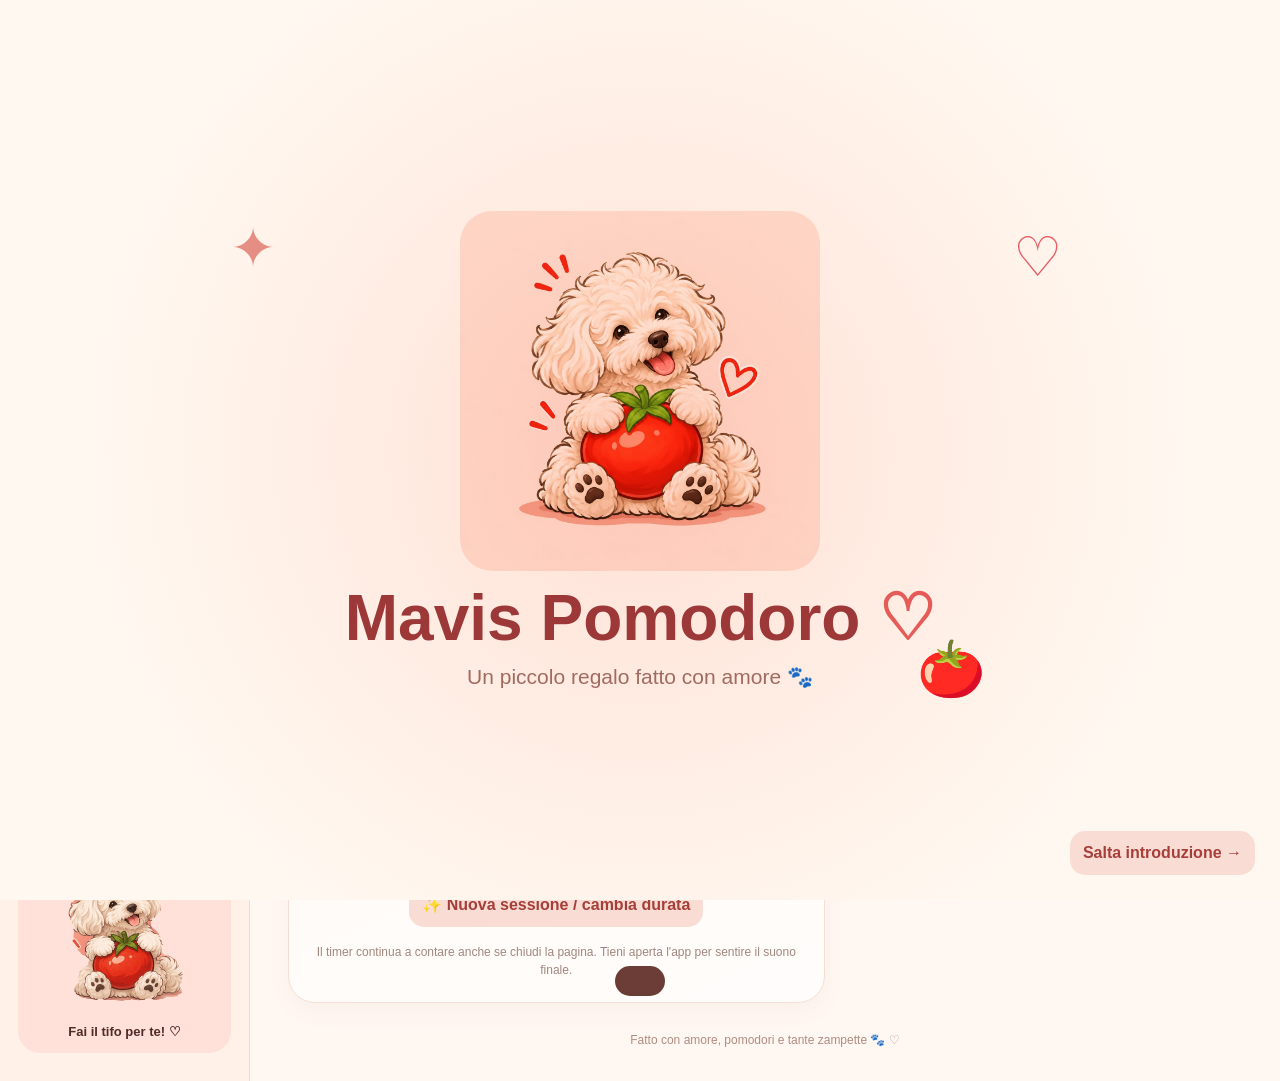
==== commit a4baff35: "Add files via upload" ====
--- a/index.html
+++ b/index.html
@@ -1,10 +1,10 @@
 <!doctype html><html lang="it"><head><meta charset="utf-8"><meta name="viewport" content="width=device-width,initial-scale=1,viewport-fit=cover"><meta name="theme-color" content="#fff4ed"><meta name="apple-mobile-web-app-capable" content="yes"><meta name="apple-mobile-web-app-status-bar-style" content="default"><meta name="apple-mobile-web-app-title" content="Mavis 🍅"><link rel="manifest" href="manifest.webmanifest"><link rel="apple-touch-icon" href="assets/icon.png"><link rel="preload" as="image" href="assets/mavis-cartoon.webp"><title>Mavis Pomodoro 🐾</title><link rel="stylesheet" href="style.css"></head><body>
 <div id="intro" class="intro" aria-label="Introduzione di Mavis"><div class="intro-spark spark-a">✦</div><div class="intro-spark spark-b">♡</div><div class="intro-spark spark-c">🍅</div><img src="assets/mavis-cartoon.webp" alt="Mavis abbraccia un pomodoro" class="intro-mavis"><div class="intro-title">Mavis Pomodoro <span>♡</span></div><div class="intro-subtitle">Un piccolo regalo fatto con amore 🐾</div><button id="intro-skip" class="soft intro-skip">Salta introduzione →</button></div><div id="welcome" class="welcome"><div class="welcome-card"><div class="welcome-art"><img src="assets/mavis-cartoon.webp" alt="Mavis cartoon abbraccia un pomodoro"></div><div class="welcome-copy"><span class="eyebrow">🐾 UN REGALO SPECIALE PER GIADA</span><h1>Mavis <em>Pomodoro</em> 🍅</h1><p>Un po’ di concentrazione, un po’ di riposo e tante coccole da Mavis!</p><div id="welcome-first"><button class="primary welcome-start" id="welcome-start">START ♡</button></div><form id="session-setup" class="session-setup" hidden><h2>Prepariamo il tuo pomodoro!</h2><label>🍅 Minuti di studio <input id="setup-focus" type="number" min="1" max="180" value="25" required></label><label>🌸 Minuti di pausa <input id="setup-break" type="number" min="1" max="60" value="5" required></label><button class="primary welcome-start" type="submit">Inizia a studiare ▶</button><button type="button" id="setup-back" class="soft">← Indietro</button></form></div></div></div><div class="app"><aside class="sidebar"><div class="brand"><span class="brand-emoji">🍅</span><div><strong>Mavis Pomodoro</strong><small>Un pomodoro alla volta 🐾</small></div></div><nav id="nav"><button data-page="timer" class="active">🍅 <span>Pomodoro</span></button><button data-page="goals">🎯 <span>Obiettivi</span></button><button data-page="collection">🏆 <span>Collezione</span></button><button data-page="stats">📊 <span>Statistiche</span></button><button data-page="settings">⚙️ <span>Impostazioni</span></button></nav><div class="sidebar-dog"><img src="assets/mavis-timer.webp" alt="Mavis"><span>Fai il tifo per te! ♡</span></div></aside>
 <main><header><div><div class="eyebrow">🐾 IL TUO ANGOLO FELICE</div><h1 id="page-title">È ora di concentrarsi!</h1><p id="page-subtitle">Mavis è qui per farti compagnia 💗</p></div><div class="date-pill" id="today"></div></header>
-<section id="timer" class="page active"><div class="dashboard"><div class="timer-panel panel"><div class="tomato"><div class="leaf">🌿</div><div class="timer-inner"><div class="tiny">🐾 SESSIONE DI CONCENTRAZIONE 🐾</div><div id="clock">25:00</div><div id="timer-label">Pronta a iniziare?</div><div class="mavis-reveal" id="mavis-reveal"><img class="timer-dog" src="assets/mavis-timer.webp" alt="Mavis con un pomodoro, si rivela ogni 5 minuti"><div class="mavis-mask" id="mavis-mask"></div></div><div id="reveal-status" class="reveal-status">Mavis appare ogni 5 minuti di studio 🐾</div><div class="timer-caption" id="timer-caption">Mavis crede in te! ♡</div></div></div><div class="timer-actions"><button class="round" id="reset" title="Ricomincia">↺</button><button class="primary" id="start">▶ Inizia</button><button class="round" id="skip" title="Termina la sessione">⏭</button></div><div class="modes"><button class="selected" data-mode="focus">🍅 Focus <small id="focus-duration">25 min</small></button><button data-mode="short">☕ Pausa breve <small id="short-duration">5 min</small></button><button data-mode="long">🌸 Pausa lunga <small id="long-duration">15 min</small></button></div><div class="media-test"><p id="media-status" role="status">🎧 Audio di sottofondo automatico durante il timer.</p></div><button class="soft" id="new-session">✨ Nuova sessione / cambia durata</button><div class="hint">Il timer continua a contare anche se chiudi la pagina. Tieni aperta l'app per sentire il suono finale.</div></div>
+<section id="timer" class="page active"><div class="dashboard"><div class="timer-panel panel"><div class="tomato tomato-cartoon"><img class="tomato-cartoon-art" src="assets/pomodoro-cartoon-base.webp" alt="Pomodoro cartoon sorridente, seduto e con un cartello tra le mani"><div class="timer-inner cartoon-sign"><div class="tiny">🐾 SESSIONE DI CONCENTRAZIONE 🐾</div><div class="cartoon-sign-main"><div class="mavis-reveal" id="mavis-reveal"><img class="timer-dog" src="assets/mavis-cartoon-pomodoro.webp" alt="Mavis, il cagnolino bianco con il pomodoro, si rivela ogni 5 minuti"><div class="mavis-mask" id="mavis-mask"></div></div><div class="cartoon-sign-time"><div id="clock">25:00</div><div id="timer-label">Pronta a iniziare?</div></div></div><div id="reveal-status" class="reveal-status">Mavis appare ogni 5 minuti di studio 🐾</div><div class="timer-caption" id="timer-caption">Mavis crede in te! ♡</div></div></div><div class="timer-actions"><button class="round" id="reset" title="Ricomincia">↺</button><button class="primary" id="start">▶ Inizia</button><button class="round" id="skip" title="Termina la sessione">⏭</button></div><div class="modes"><button class="selected" data-mode="focus">🍅 Focus <small id="focus-duration">25 min</small></button><button data-mode="short">☕ Pausa breve <small id="short-duration">5 min</small></button><button data-mode="long">🌸 Pausa lunga <small id="long-duration">15 min</small></button></div><div class="media-test"><p id="media-status" role="status">🎧 Audio di sottofondo automatico durante il timer.</p></div><button class="soft" id="new-session">✨ Nuova sessione / cambia durata</button><div class="hint">Il timer continua a contare anche se chiudi la pagina. Tieni aperta l'app per sentire il suono finale.</div></div>
 <div class="side-panels"><div class="panel"><div class="panel-heading"><h2>🎯 Obiettivi di oggi</h2><span id="goal-count">0 / 0</span></div><div id="goal-preview" class="goal-list"></div><button class="soft full" id="quick-add">＋ Aggiungi obiettivo</button></div><div class="panel"><h2>🍅 I tuoi progressi</h2><div class="progress-track"><div id="daily-progress"></div></div><p id="progress-text">Ogni piccolo passo conta!</p><div class="dog-quote">🐶 «Sei bravissima, continua così!»</div></div><div class="panel"><h2>🏆 Prossimo trofeo</h2><div id="next-trophy"></div></div></div></div></section>
 <section id="goals" class="page"><div class="panel wide"><h2>🎯 I tuoi obiettivi di oggi</h2><p>Scrivi quello che vuoi realizzare. Puoi completare gli obiettivi quando vuoi.</p><form id="goal-form" class="goal-form"><input id="goal-input" maxlength="100" placeholder="Es. Studiare per 2 pomodori" required><button class="primary" type="submit">＋ Aggiungi</button></form><div id="all-goals" class="goal-list"></div></div></section>
 <section id="collection" class="page"><div class="panel wide"><h2>🏆 La collezione di Mavis</h2><p>Ogni obiettivo completato ti avvicina a un nuovo premio!</p><div id="trophy-grid" class="trophy-grid"></div></div></section>
 <section id="stats" class="page"><div class="stat-grid"><div class="panel stat"><div>🍅</div><strong id="stat-sessions">0</strong><span>Pomodori completati</span></div><div class="panel stat"><div>🎯</div><strong id="stat-goals">0</strong><span>Obiettivi completati</span></div><div class="panel stat"><div>⏱️</div><strong id="stat-minutes">0</strong><span>Minuti di concentrazione</span></div><div class="panel stat"><div>🏆</div><strong id="stat-trophies">0</strong><span>Trofei sbloccati</span></div></div><div class="panel wide"><h2>🐾 Il tuo percorso</h2><p id="stat-message">Mavis è pronta a festeggiare ogni tuo progresso!</p></div></section>
-<section id="settings" class="page"><div class="panel wide"><h2>⚙️ Personalizza il tuo Pomodoro</h2><div class="sound-setting"><label><input type="checkbox" id="background-audio-toggle" checked> 🎧 Audio di sottofondo automatico quando parte il timer</label></div><div class="sound-setting"><label><input type="checkbox" id="sound-toggle" checked> 🔔 Suoni di Mavis attivi</label><button type="button" id="sound-preview" class="soft">♪ Prova il din</button></div><form id="settings-form" class="settings-form"><label>🍅 Durata concentrazione (minuti)<input type="number" id="set-focus" min="1" max="180" required></label><label>☕ Pausa breve (minuti)<input type="number" id="set-short" min="1" max="60" required></label><label>🌸 Pausa lunga (minuti)<input type="number" id="set-long" min="1" max="90" required></label><button class="primary" type="submit">Salva impostazioni</button></form><p class="hint">I dati restano salvati in questo browser/dispositivo. Per ora i progressi non si sincronizzano tra iPhone e iPad.</p><button class="danger" id="clear-data">Cancella tutti i progressi</button></div></section>
-<footer>Fatto con amore, pomodori e tante zampette 🐾 ♡</footer></main></div><div class="toast" id="toast" role="status" aria-live="polite"></div><script src="app.js"></script></body></html>
+<section id="settings" class="page"><div class="panel wide"><h2>⚙️ Personalizza il tuo Pomodoro</h2><div class="sound-setting"><label><input type="checkbox" id="background-audio-toggle" checked> 🎧 Sentire il sottofondo durante il timer (la barra resta attiva anche senza suono)</label></div><div class="sound-setting"><label><input type="checkbox" id="sound-toggle" checked> 🔔 Suoni di Mavis attivi</label><button type="button" id="sound-preview" class="soft">♪ Prova il din</button></div><form id="settings-form" class="settings-form"><label>🍅 Durata concentrazione (minuti)<input type="number" id="set-focus" min="1" max="180" required></label><label>☕ Pausa breve (minuti)<input type="number" id="set-short" min="1" max="60" required></label><label>🌸 Pausa lunga (minuti)<input type="number" id="set-long" min="1" max="90" required></label><button class="primary" type="submit">Salva impostazioni</button></form><p class="hint">I dati restano salvati in questo browser/dispositivo. Per ora i progressi non si sincronizzano tra iPhone e iPad.</p><button class="danger" id="clear-data">Cancella tutti i progressi</button></div></section>
+<footer>Fatto con amore, pomodori e tante zampette 🐾 ♡</footer></main></div><div class="unlock-overlay" id="mavis-unlock" role="dialog" aria-modal="true" aria-labelledby="unlock-title" aria-hidden="true"><div class="unlock-spark unlock-spark-a">✦</div><div class="unlock-spark unlock-spark-b">✧</div><div class="unlock-card"><div class="unlock-eyebrow">🏆 RICOMPENSA SBLOCCATA 🏆</div><h2 id="unlock-title">Hai completato il tuo Pomodoro!</h2><p>Bravissima! Mavis è fiera di te! 💗</p><div class="unlock-image-wrap"><img src="assets/mavis-cartoon-pomodoro.webp" alt="Mavis, il cagnolino bianco, con il suo pomodoro: immagine completa sbloccata"></div><div class="unlock-note">🐾 Mavis è tutta per te!</div><button class="primary unlock-close" id="unlock-continue">🌸 Vai alla pausa</button></div></div><div class="toast" id="toast" role="status" aria-live="polite"></div><script src="app.js"></script></body></html>
--- a/style.css
+++ b/style.css
@@ -20,3 +20,39 @@
 
 /* Modalità multimediale sperimentale */
 .media-test{margin:12px auto;max-width:420px;text-align:center}.media-test button{width:100%;cursor:pointer}.media-test p{font-size:12px;line-height:1.45;opacity:.75;margin:7px 0 12px}
+
+/* POMODORO CARTOON DEFINITIVO — cartello con contenuto HTML aggiornabile */
+.tomato.tomato-cartoon{max-width:650px;width:100%;aspect-ratio:1;margin:0 auto 10px;padding:0;background:transparent!important;border:0!important;border-radius:0;box-shadow:none;overflow:visible}
+.tomato-cartoon-art{display:block;width:100%;height:100%;object-fit:contain}
+.tomato-cartoon .cartoon-sign{position:absolute;left:29.2%;top:47.2%;width:41.5%;height:21.2%;background:#fff6eb!important;border-radius:10px;display:flex;flex-direction:column;justify-content:center;align-items:center;overflow:hidden;padding:2px 3px;gap:1px}
+.tomato-cartoon .tiny{font-size:clamp(7px,1.15vw,11px);letter-spacing:0;white-space:nowrap;line-height:1.1}
+.tomato-cartoon .cartoon-sign-main{width:100%;height:67%;display:flex;align-items:center;justify-content:center;gap:2px}
+.tomato-cartoon .cartoon-sign-time{flex:1;min-width:0;display:flex;flex-direction:column;justify-content:center;align-items:center}
+.tomato-cartoon #clock{font-size:clamp(27px,4.7vw,63px);font-weight:900;letter-spacing:-2px;line-height:1.05;white-space:nowrap}
+.tomato-cartoon #timer-label{font-size:clamp(8px,1.1vw,13px);white-space:nowrap}
+.tomato-cartoon .mavis-reveal{flex:0 0 36%;width:36%;height:100%;margin:0;background:#fff2e9;border-radius:10px;overflow:hidden}
+.tomato-cartoon .mavis-reveal .timer-dog{width:100%;height:100%;object-fit:cover;object-position:center center;mix-blend-mode:normal}
+.tomato-cartoon .reveal-status{font-size:clamp(7px,.87vw,10px);min-height:0;margin:0;line-height:1.05;white-space:nowrap}
+.tomato-cartoon .timer-caption{font-size:clamp(7px,.85vw,10px);margin:0;line-height:1.05;white-space:nowrap}
+@media(max-width:650px){.tomato-cartoon .cartoon-sign{left:29%;top:47.3%;width:42%;height:21%;padding:1px 2px}.tomato-cartoon #clock{font-size:clamp(21px,6vw,36px);letter-spacing:-1px}.tomato-cartoon .tiny{font-size:clamp(5px,1.5vw,8px)}.tomato-cartoon #timer-label{font-size:clamp(6px,1.5vw,9px)}.tomato-cartoon .reveal-status,.tomato-cartoon .timer-caption{font-size:clamp(5px,1.25vw,8px)}}
+
+/* Grande ricompensa stile videogioco al termine dello studio */
+.unlock-overlay{position:fixed;inset:0;z-index:100;background:rgba(48,18,30,.78);display:flex;align-items:center;justify-content:center;padding:18px;opacity:0;visibility:hidden;pointer-events:none;transition:opacity .25s ease,visibility .25s ease;overflow-y:auto}
+.unlock-overlay.visible{opacity:1;visibility:visible;pointer-events:auto}
+.unlock-card{position:relative;z-index:1;width:min(94vw,560px);max-height:96vh;overflow-y:auto;text-align:center;padding:22px 24px 26px;background:linear-gradient(145deg,#fffaf1,#ffe6dc);border:5px solid #ffd080;border-radius:30px;box-shadow:0 0 0 7px #ffffff30,0 20px 80px #18050d88;animation:unlockPop .55s cubic-bezier(.18,1.4,.32,1) both}
+.unlock-eyebrow{font-weight:900;color:#b66314;letter-spacing:1.6px;font-size:clamp(11px,2.4vw,16px)}
+.unlock-card h2{font-size:clamp(23px,4vw,36px);line-height:1.15;margin:10px 0;color:#743329}
+.unlock-card p{font-size:clamp(13px,2.5vw,17px);margin:6px 0 12px;color:#9a574a}
+.unlock-image-wrap{width:min(78vw,370px);height:min(78vw,370px);max-height:42vh;margin:0 auto 10px;background:#fff;border:5px solid #f6b6aa;border-radius:24px;overflow:hidden;box-shadow:0 8px 25px #b34d4333;display:flex;align-items:center;justify-content:center}
+.unlock-image-wrap img{width:100%;height:100%;object-fit:contain}
+.unlock-note{font-weight:800;color:#bd5754;margin:10px 0 14px}
+.unlock-close{min-width:185px;font-size:17px}
+.unlock-spark{position:absolute;font-size:clamp(60px,15vw,160px);color:#ffd977;animation:unlockTwinkle 1.7s ease-in-out infinite alternate}
+.unlock-spark-a{left:9%;top:12%}.unlock-spark-b{right:9%;bottom:12%;animation-delay:.4s}
+@keyframes unlockPop{from{transform:scale(.7) translateY(25px);opacity:0}to{transform:scale(1) translateY(0);opacity:1}}
+@keyframes unlockTwinkle{from{opacity:.4;transform:rotate(-12deg) scale(.75)}to{opacity:1;transform:rotate(15deg) scale(1.12)}}
+/* In pausa Mavis è visibile al 100% nel cartello accanto al timer */
+.timer-panel.break-mode .tomato-cartoon .mavis-reveal{background:#fff7ed}
+.timer-panel.break-mode .tomato-cartoon .mavis-mask{display:none}
+@media(max-width:650px){.unlock-card{padding:18px 14px}.unlock-image-wrap{max-height:39vh}}
+@media(prefers-reduced-motion:reduce){.unlock-card,.unlock-spark{animation:none}}
